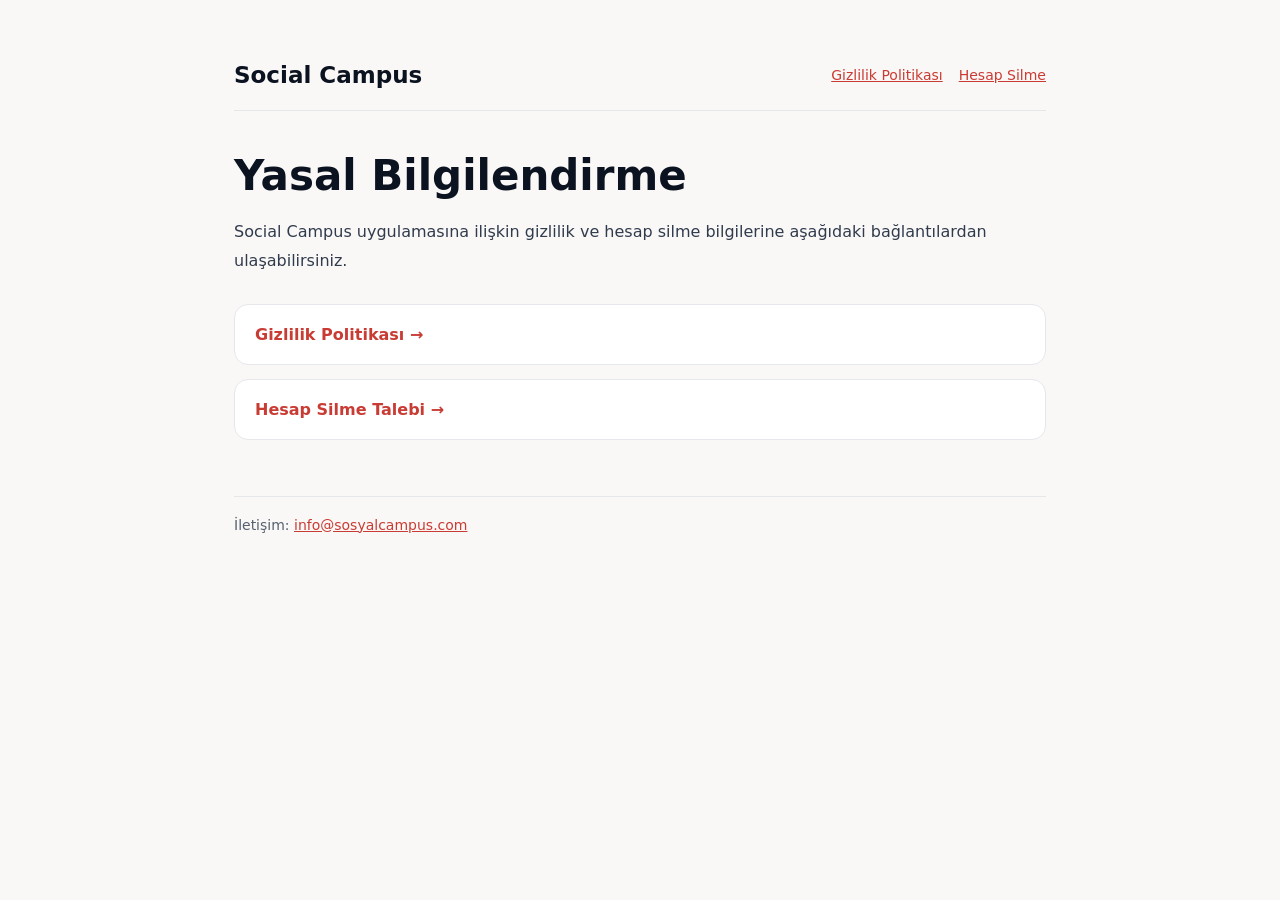
==== index.html @ a4cd74ea "Add files via upload" ====
<!doctype html><html lang="tr"><head><meta charset="utf-8"><meta name="viewport" content="width=device-width, initial-scale=1"><title>Social Campus | Yasal Bilgilendirme</title><link rel="stylesheet" href="style.css"></head><body><main><header><strong>Social Campus</strong><nav><a href="privacy.html">Gizlilik Politikası</a><a href="account-deletion.html">Hesap Silme</a></nav></header><h1>Yasal Bilgilendirme</h1><p>Social Campus uygulamasına ilişkin gizlilik ve hesap silme bilgilerine aşağıdaki bağlantılardan ulaşabilirsiniz.</p><div class="links"><a href="privacy.html">Gizlilik Politikası →</a><a href="account-deletion.html">Hesap Silme Talebi →</a></div><footer>İletişim: <a href="mailto:info@sosyalcampus.com">info@sosyalcampus.com</a></footer></main></body></html>
---- style.css ----
:root{font-family:Inter,system-ui,-apple-system,'Segoe UI',sans-serif;color:#0b1220;background:#faf8f6}*{box-sizing:border-box}body{margin:0}main{max-width:860px;margin:40px auto;padding:0 24px 48px}header{display:flex;align-items:center;justify-content:space-between;gap:18px;padding:22px 0;border-bottom:1px solid #e5e7eb}header strong{font-size:23px}nav{display:flex;flex-wrap:wrap;gap:16px}a{color:#c93c34}nav a{font-size:14px}h1{font-size:clamp(28px,5vw,42px);margin:40px 0 18px}h2{font-size:21px;margin:32px 0 10px}p,li{line-height:1.8;color:#303b4d}ul{padding-left:24px}.links{display:grid;gap:14px;margin:28px 0}.links a{padding:20px;background:#fff;border:1px solid #e5e7eb;border-radius:14px;text-decoration:none;font-weight:700}footer{margin-top:56px;border-top:1px solid #e5e7eb;padding-top:20px;color:#556070;font-size:14px}.note{border-left:4px solid #ff5449;background:#fff2ed;padding:14px 18px;border-radius:6px}small{color:#667085}@media(max-width:540px){main{margin:8px auto}header{align-items:flex-start;flex-direction:column}}
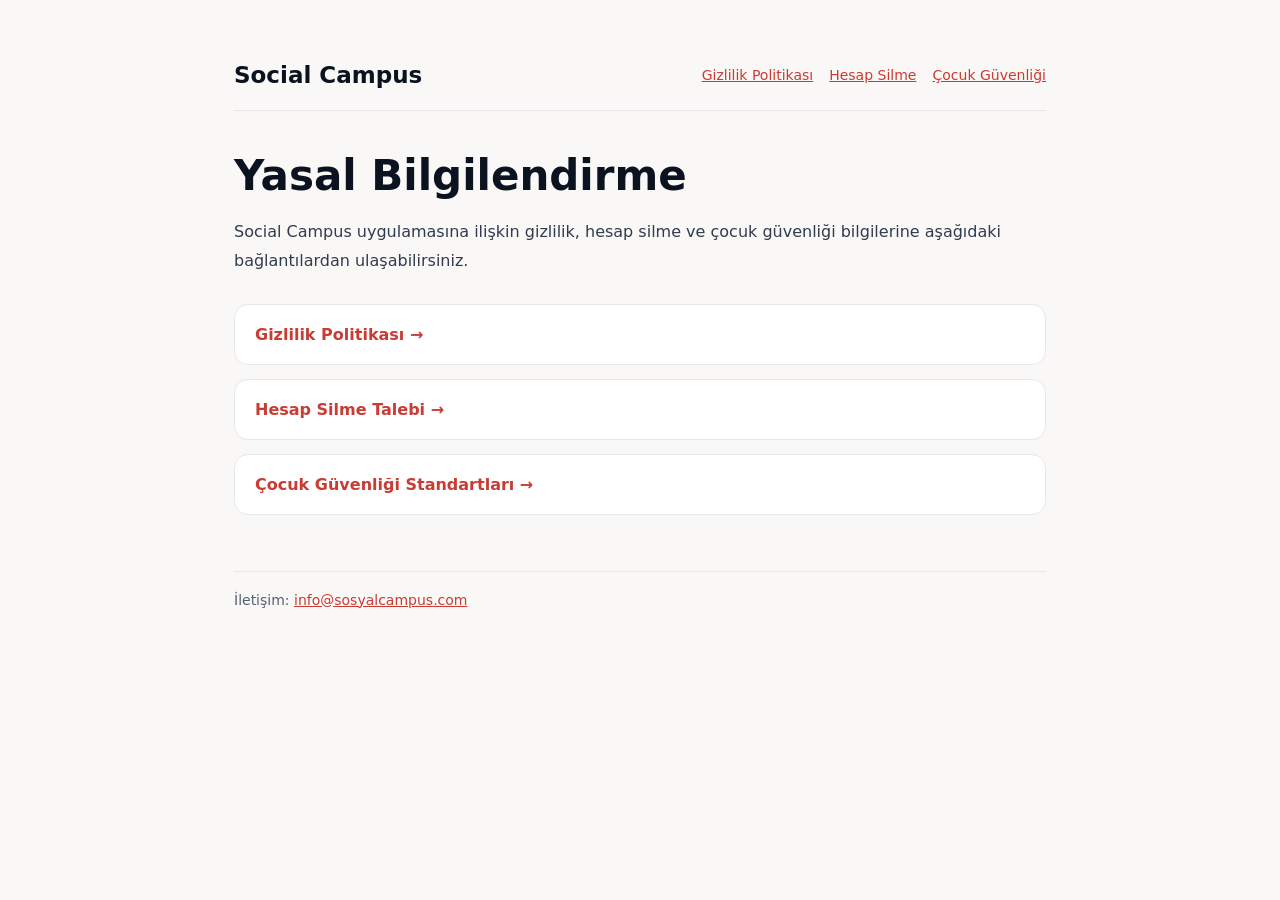
==== commit 887a1fb7: "Link child safety policy from legal information page" ====
--- a/index.html
+++ b/index.html
@@ -1 +1,6 @@
-<!doctype html><html lang="tr"><head><meta charset="utf-8"><meta name="viewport" content="width=device-width, initial-scale=1"><title>Social Campus | Yasal Bilgilendirme</title><link rel="stylesheet" href="style.css"></head><body><main><header><strong>Social Campus</strong><nav><a href="privacy.html">Gizlilik Politikası</a><a href="account-deletion.html">Hesap Silme</a></nav></header><h1>Yasal Bilgilendirme</h1><p>Social Campus uygulamasına ilişkin gizlilik ve hesap silme bilgilerine aşağıdaki bağlantılardan ulaşabilirsiniz.</p><div class="links"><a href="privacy.html">Gizlilik Politikası →</a><a href="account-deletion.html">Hesap Silme Talebi →</a></div><footer>İletişim: <a href="mailto:info@sosyalcampus.com">info@sosyalcampus.com</a></footer></main></body></html>
+<!doctype html>
+<html lang="tr"><head><meta charset="utf-8"><meta name="viewport" content="width=device-width, initial-scale=1"><title>Social Campus | Yasal Bilgilendirme</title><link rel="stylesheet" href="style.css"></head>
+<body><main><header><strong>Social Campus</strong><nav><a href="privacy.html">Gizlilik Politikası</a><a href="account-deletion.html">Hesap Silme</a><a href="child-safety.html">Çocuk Güvenliği</a></nav></header>
+<h1>Yasal Bilgilendirme</h1><p>Social Campus uygulamasına ilişkin gizlilik, hesap silme ve çocuk güvenliği bilgilerine aşağıdaki bağlantılardan ulaşabilirsiniz.</p>
+<div class="links"><a href="privacy.html">Gizlilik Politikası →</a><a href="account-deletion.html">Hesap Silme Talebi →</a><a href="child-safety.html">Çocuk Güvenliği Standartları →</a></div>
+<footer>İletişim: <a href="mailto:info@sosyalcampus.com">info@sosyalcampus.com</a></footer></main></body></html>
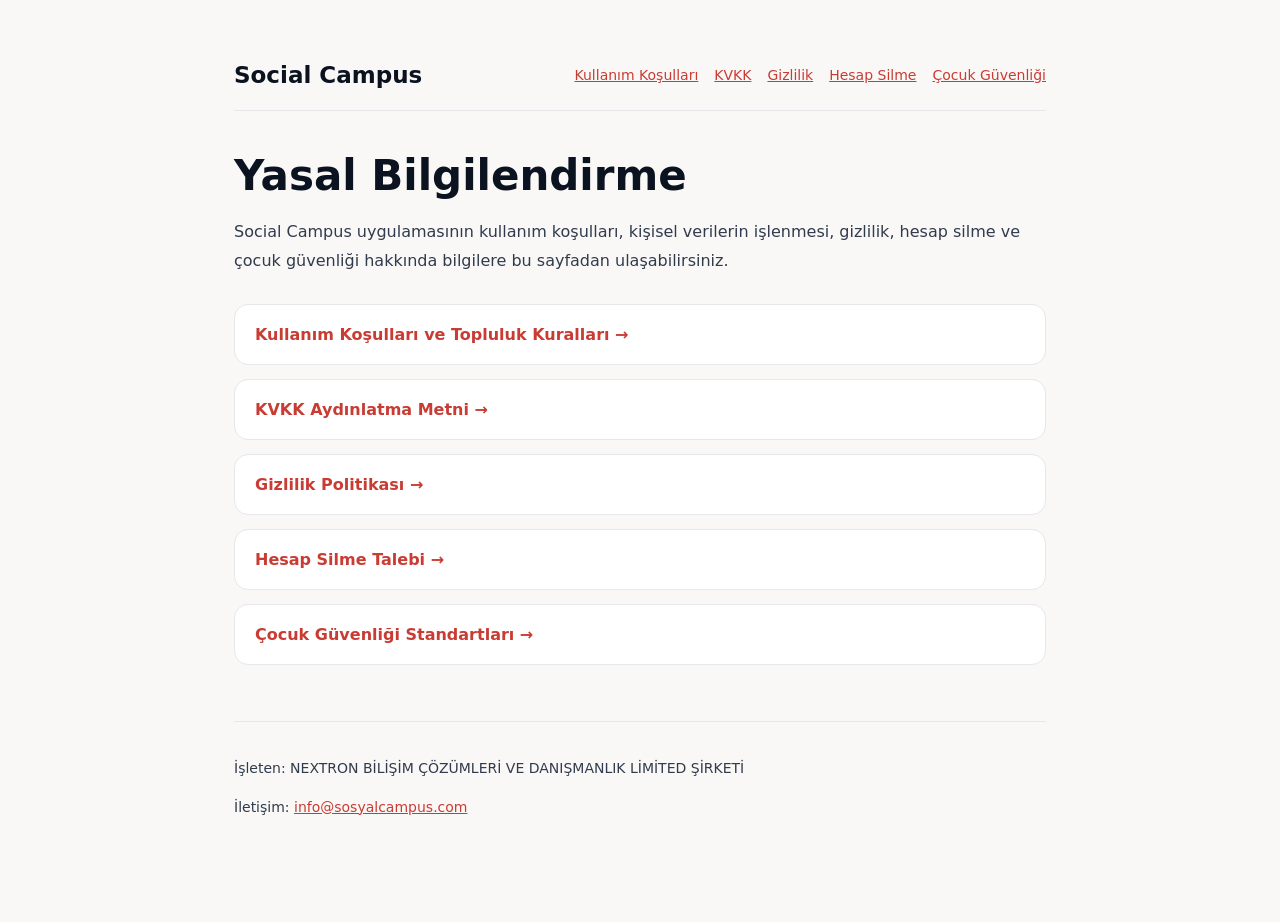
==== commit 4668319c: "Add public legal document navigation" ====
--- a/index.html
+++ b/index.html
@@ -1,6 +1,6 @@
 <!doctype html>
-<html lang="tr"><head><meta charset="utf-8"><meta name="viewport" content="width=device-width, initial-scale=1"><title>Social Campus | Yasal Bilgilendirme</title><link rel="stylesheet" href="style.css"></head>
-<body><main><header><strong>Social Campus</strong><nav><a href="privacy.html">Gizlilik Politikası</a><a href="account-deletion.html">Hesap Silme</a><a href="child-safety.html">Çocuk Güvenliği</a></nav></header>
-<h1>Yasal Bilgilendirme</h1><p>Social Campus uygulamasına ilişkin gizlilik, hesap silme ve çocuk güvenliği bilgilerine aşağıdaki bağlantılardan ulaşabilirsiniz.</p>
-<div class="links"><a href="privacy.html">Gizlilik Politikası →</a><a href="account-deletion.html">Hesap Silme Talebi →</a><a href="child-safety.html">Çocuk Güvenliği Standartları →</a></div>
-<footer>İletişim: <a href="mailto:info@sosyalcampus.com">info@sosyalcampus.com</a></footer></main></body></html>
+<html lang="tr"><head><meta charset="utf-8"><meta name="viewport" content="width=device-width, initial-scale=1"><meta name="description" content="Social Campus kullanım koşulları, gizlilik, KVKK, hesap silme ve çocuk güvenliği bilgileri."><title>Social Campus | Yasal Bilgilendirme</title><link rel="stylesheet" href="style.css"></head>
+<body><main><header><strong>Social Campus</strong><nav><a href="terms.html">Kullanım Koşulları</a><a href="kvkk.html">KVKK</a><a href="privacy.html">Gizlilik</a><a href="account-deletion.html">Hesap Silme</a><a href="child-safety.html">Çocuk Güvenliği</a></nav></header>
+<h1>Yasal Bilgilendirme</h1><p>Social Campus uygulamasının kullanım koşulları, kişisel verilerin işlenmesi, gizlilik, hesap silme ve çocuk güvenliği hakkında bilgilere bu sayfadan ulaşabilirsiniz.</p>
+<div class="links"><a href="terms.html">Kullanım Koşulları ve Topluluk Kuralları →</a><a href="kvkk.html">KVKK Aydınlatma Metni →</a><a href="privacy.html">Gizlilik Politikası →</a><a href="account-deletion.html">Hesap Silme Talebi →</a><a href="child-safety.html">Çocuk Güvenliği Standartları →</a></div>
+<footer><p>İşleten: NEXTRON BİLİŞİM ÇÖZÜMLERİ VE DANIŞMANLIK LİMİTED ŞİRKETİ</p><p>İletişim: <a href="mailto:info@sosyalcampus.com">info@sosyalcampus.com</a></p></footer></main></body></html>
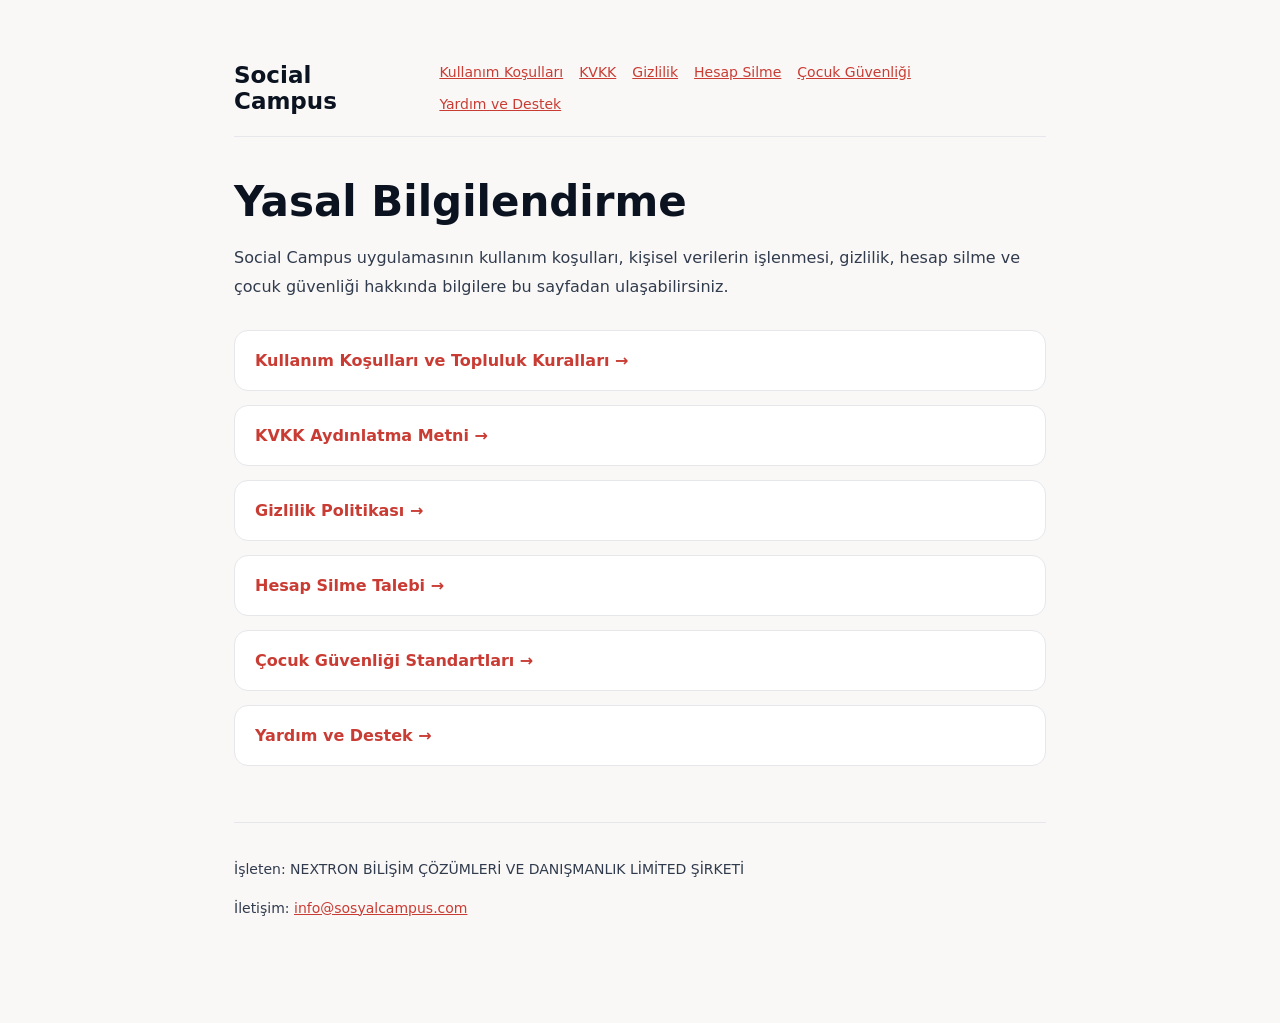
==== commit a056ec96: "Link public support page from legal landing" ====
--- a/index.html
+++ b/index.html
@@ -1,6 +1,6 @@
 <!doctype html>
 <html lang="tr"><head><meta charset="utf-8"><meta name="viewport" content="width=device-width, initial-scale=1"><meta name="description" content="Social Campus kullanım koşulları, gizlilik, KVKK, hesap silme ve çocuk güvenliği bilgileri."><title>Social Campus | Yasal Bilgilendirme</title><link rel="stylesheet" href="style.css"></head>
-<body><main><header><strong>Social Campus</strong><nav><a href="terms.html">Kullanım Koşulları</a><a href="kvkk.html">KVKK</a><a href="privacy.html">Gizlilik</a><a href="account-deletion.html">Hesap Silme</a><a href="child-safety.html">Çocuk Güvenliği</a></nav></header>
+<body><main><header><strong>Social Campus</strong><nav><a href="terms.html">Kullanım Koşulları</a><a href="kvkk.html">KVKK</a><a href="privacy.html">Gizlilik</a><a href="account-deletion.html">Hesap Silme</a><a href="child-safety.html">Çocuk Güvenliği</a><a href="support.html">Yardım ve Destek</a></nav></header>
 <h1>Yasal Bilgilendirme</h1><p>Social Campus uygulamasının kullanım koşulları, kişisel verilerin işlenmesi, gizlilik, hesap silme ve çocuk güvenliği hakkında bilgilere bu sayfadan ulaşabilirsiniz.</p>
-<div class="links"><a href="terms.html">Kullanım Koşulları ve Topluluk Kuralları →</a><a href="kvkk.html">KVKK Aydınlatma Metni →</a><a href="privacy.html">Gizlilik Politikası →</a><a href="account-deletion.html">Hesap Silme Talebi →</a><a href="child-safety.html">Çocuk Güvenliği Standartları →</a></div>
+<div class="links"><a href="terms.html">Kullanım Koşulları ve Topluluk Kuralları →</a><a href="kvkk.html">KVKK Aydınlatma Metni →</a><a href="privacy.html">Gizlilik Politikası →</a><a href="account-deletion.html">Hesap Silme Talebi →</a><a href="child-safety.html">Çocuk Güvenliği Standartları →</a><a href="support.html">Yardım ve Destek →</a></div>
 <footer><p>İşleten: NEXTRON BİLİŞİM ÇÖZÜMLERİ VE DANIŞMANLIK LİMİTED ŞİRKETİ</p><p>İletişim: <a href="mailto:info@sosyalcampus.com">info@sosyalcampus.com</a></p></footer></main></body></html>
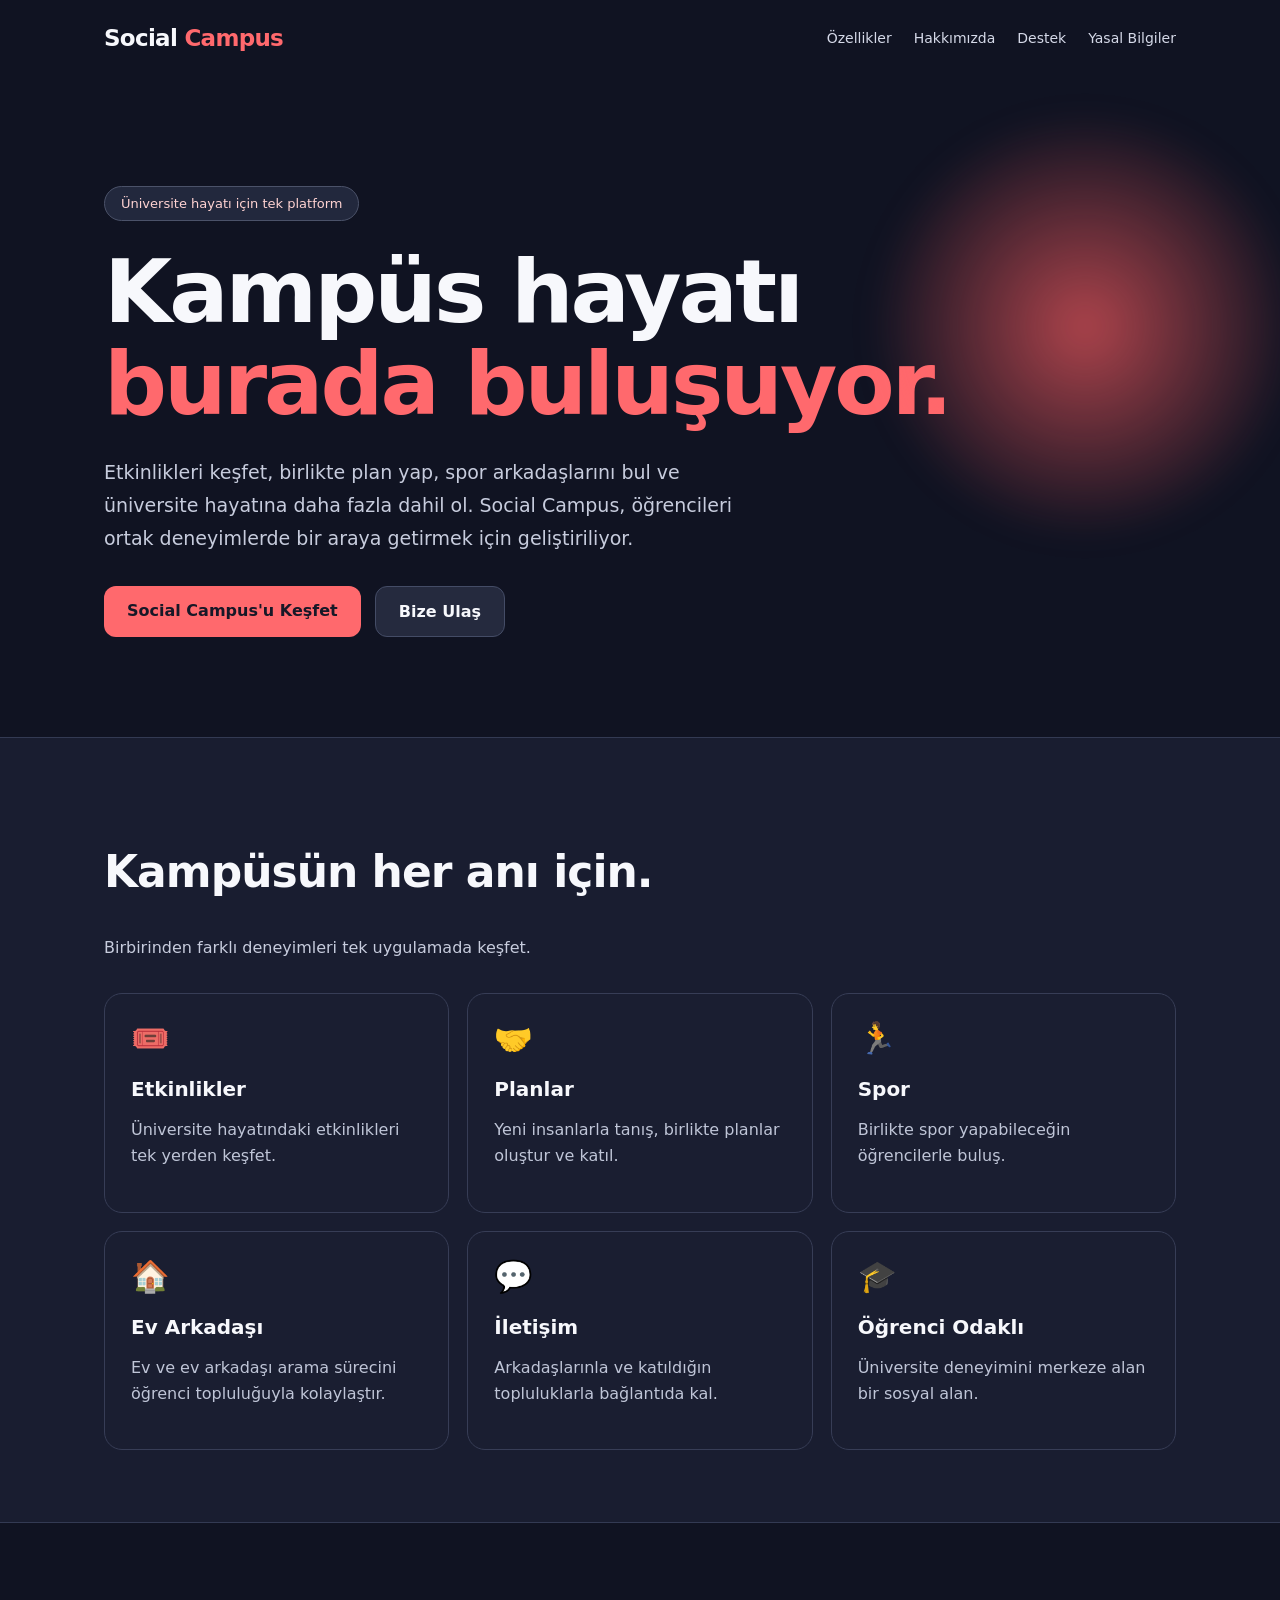
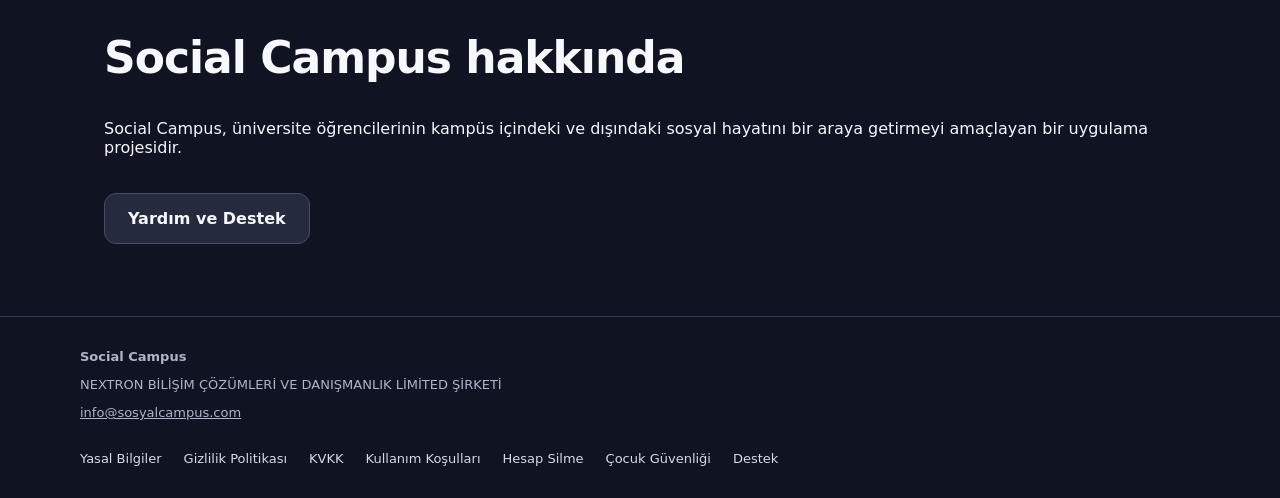
==== commit d033a541: "Launch Social Campus promotional landing page while preserving legal pages" ====
--- a/index.html
+++ b/index.html
@@ -1,6 +1,10 @@
 <!doctype html>
-<html lang="tr"><head><meta charset="utf-8"><meta name="viewport" content="width=device-width, initial-scale=1"><meta name="description" content="Social Campus kullanım koşulları, gizlilik, KVKK, hesap silme ve çocuk güvenliği bilgileri."><title>Social Campus | Yasal Bilgilendirme</title><link rel="stylesheet" href="style.css"></head>
-<body><main><header><strong>Social Campus</strong><nav><a href="terms.html">Kullanım Koşulları</a><a href="kvkk.html">KVKK</a><a href="privacy.html">Gizlilik</a><a href="account-deletion.html">Hesap Silme</a><a href="child-safety.html">Çocuk Güvenliği</a><a href="support.html">Yardım ve Destek</a></nav></header>
-<h1>Yasal Bilgilendirme</h1><p>Social Campus uygulamasının kullanım koşulları, kişisel verilerin işlenmesi, gizlilik, hesap silme ve çocuk güvenliği hakkında bilgilere bu sayfadan ulaşabilirsiniz.</p>
-<div class="links"><a href="terms.html">Kullanım Koşulları ve Topluluk Kuralları →</a><a href="kvkk.html">KVKK Aydınlatma Metni →</a><a href="privacy.html">Gizlilik Politikası →</a><a href="account-deletion.html">Hesap Silme Talebi →</a><a href="child-safety.html">Çocuk Güvenliği Standartları →</a><a href="support.html">Yardım ve Destek →</a></div>
-<footer><p>İşleten: NEXTRON BİLİŞİM ÇÖZÜMLERİ VE DANIŞMANLIK LİMİTED ŞİRKETİ</p><p>İletişim: <a href="mailto:info@sosyalcampus.com">info@sosyalcampus.com</a></p></footer></main></body></html>+<html lang="tr"><head><meta charset="utf-8"><meta name="viewport" content="width=device-width,initial-scale=1"><meta name="theme-color" content="#141827"><meta name="description" content="Social Campus: Üniversite hayatını bir araya getiren etkinlik, plan, spor ve arkadaşlık platformu."><title>Social Campus | Kampüs hayatı burada buluşuyor</title>
+<style>
+:root{font-family:Inter,system-ui,-apple-system,"Segoe UI",sans-serif;color:#f7f8fc;background:#101322}*{box-sizing:border-box}body{margin:0}a{color:inherit}header{max-width:1120px;margin:auto;display:flex;justify-content:space-between;align-items:center;gap:20px;padding:25px 24px}header strong{font-size:23px;letter-spacing:-.7px}nav{display:flex;gap:22px;flex-wrap:wrap}nav a{text-decoration:none;color:#d5d9e8;font-size:14px}main{overflow:hidden}.hero{max-width:1120px;margin:0 auto;padding:110px 24px 100px;position:relative}.hero:before{content:"";position:absolute;width:430px;height:430px;right:-100px;top:35px;background:radial-gradient(circle,#ff5d61aa,transparent 70%);filter:blur(16px);pointer-events:none}.eyebrow{display:inline-block;border:1px solid #4b5269;background:#22283d;border-radius:30px;padding:9px 16px;font-size:13px;color:#ffd3d2}.hero h1{font-size:clamp(46px,8vw,88px);max-width:850px;line-height:1.05;letter-spacing:-3px;margin:25px 0}.accent{color:#ff696d}.hero p{font-size:19px;max-width:650px;line-height:1.75;color:#c7ccdd}.actions{display:flex;flex-wrap:wrap;gap:14px;margin-top:30px}.button{display:inline-flex;text-decoration:none;padding:15px 23px;border-radius:12px;font-weight:700;background:#ff696d;color:#171827}.button.secondary{background:#252a3e;color:#f7f8fc;border:1px solid #444c66}.section{padding:72px 24px;max-width:1120px;margin:auto}.section h2{font-size:clamp(30px,5vw,44px);letter-spacing:-1px}.section>p{color:#c7ccdd;max-width:650px;line-height:1.7}.grid{display:grid;grid-template-columns:repeat(3,1fr);gap:18px;margin-top:32px}.feature{border:1px solid #373d56;background:#1a1e31;border-radius:18px;padding:26px}.feature .symbol{font-size:31px}.feature h3{font-size:20px;margin-bottom:8px}.feature p{color:#bfc5d7;line-height:1.65}.strip{background:#191d30;border-top:1px solid #333a53;border-bottom:1px solid #333a53}.contact{display:flex;align-items:center;justify-content:space-between;gap:20px;flex-wrap:wrap}footer{border-top:1px solid #333a53;padding:32px 24px;color:#adb5c9;font-size:13px}.foot{max-width:1120px;margin:auto;display:flex;justify-content:space-between;gap:18px;flex-wrap:wrap}.foot nav a{font-size:13px}@media(max-width:720px){.hero{padding-top:70px;padding-bottom:65px}.hero h1{letter-spacing:-1.5px}.grid{grid-template-columns:1fr}.section{padding-top:50px;padding-bottom:50px}header{align-items:flex-start;flex-direction:column}}
+</style></head>
+<body><header><strong>Social <span class="accent">Campus</span></strong><nav aria-label="Ana menü"><a href="#ozellikler">Özellikler</a><a href="#hakkimizda">Hakkımızda</a><a href="support.html">Destek</a><a href="legal.html">Yasal Bilgiler</a></nav></header>
+<main><section class="hero"><span class="eyebrow">Üniversite hayatı için tek platform</span><h1>Kampüs hayatı <span class="accent">burada buluşuyor.</span></h1><p>Etkinlikleri keşfet, birlikte plan yap, spor arkadaşlarını bul ve üniversite hayatına daha fazla dahil ol. Social Campus, öğrencileri ortak deneyimlerde bir araya getirmek için geliştiriliyor.</p><div class="actions"><a class="button" href="#ozellikler">Social Campus'u Keşfet</a><a class="button secondary" href="mailto:info@sosyalcampus.com?subject=Social%20Campus%20Bilgi%20Talebi">Bize Ulaş</a></div></section>
+<div class="strip"><section class="section" id="ozellikler"><h2>Kampüsün her anı için.</h2><p>Birbirinden farklı deneyimleri tek uygulamada keşfet.</p><div class="grid"><article class="feature"><div class="symbol">🎟️</div><h3>Etkinlikler</h3><p>Üniversite hayatındaki etkinlikleri tek yerden keşfet.</p></article><article class="feature"><div class="symbol">🤝</div><h3>Planlar</h3><p>Yeni insanlarla tanış, birlikte planlar oluştur ve katıl.</p></article><article class="feature"><div class="symbol">🏃</div><h3>Spor</h3><p>Birlikte spor yapabileceğin öğrencilerle buluş.</p></article><article class="feature"><div class="symbol">🏠</div><h3>Ev Arkadaşı</h3><p>Ev ve ev arkadaşı arama sürecini öğrenci topluluğuyla kolaylaştır.</p></article><article class="feature"><div class="symbol">💬</div><h3>İletişim</h3><p>Arkadaşlarınla ve katıldığın topluluklarla bağlantıda kal.</p></article><article class="feature"><div class="symbol">🎓</div><h3>Öğrenci Odaklı</h3><p>Üniversite deneyimini merkeze alan bir sosyal alan.</p></article></div></section></div>
+<section class="section contact" id="hakkimizda"><div><h2>Social Campus hakkında</h2><p>Social Campus, üniversite öğrencilerinin kampüs içindeki ve dışındaki sosyal hayatını bir araya getirmeyi amaçlayan bir uygulama projesidir.</p></div><a class="button secondary" href="support.html">Yardım ve Destek</a></section></main>
+<footer><div class="foot"><div><strong>Social Campus</strong><p>NEXTRON BİLİŞİM ÇÖZÜMLERİ VE DANIŞMANLIK LİMİTED ŞİRKETİ</p><p><a href="mailto:info@sosyalcampus.com">info@sosyalcampus.com</a></p></div><nav aria-label="Yasal bağlantılar"><a href="legal.html">Yasal Bilgiler</a><a href="privacy.html">Gizlilik Politikası</a><a href="kvkk.html">KVKK</a><a href="terms.html">Kullanım Koşulları</a><a href="account-deletion.html">Hesap Silme</a><a href="child-safety.html">Çocuk Güvenliği</a><a href="support.html">Destek</a></nav></div></footer></body></html>
